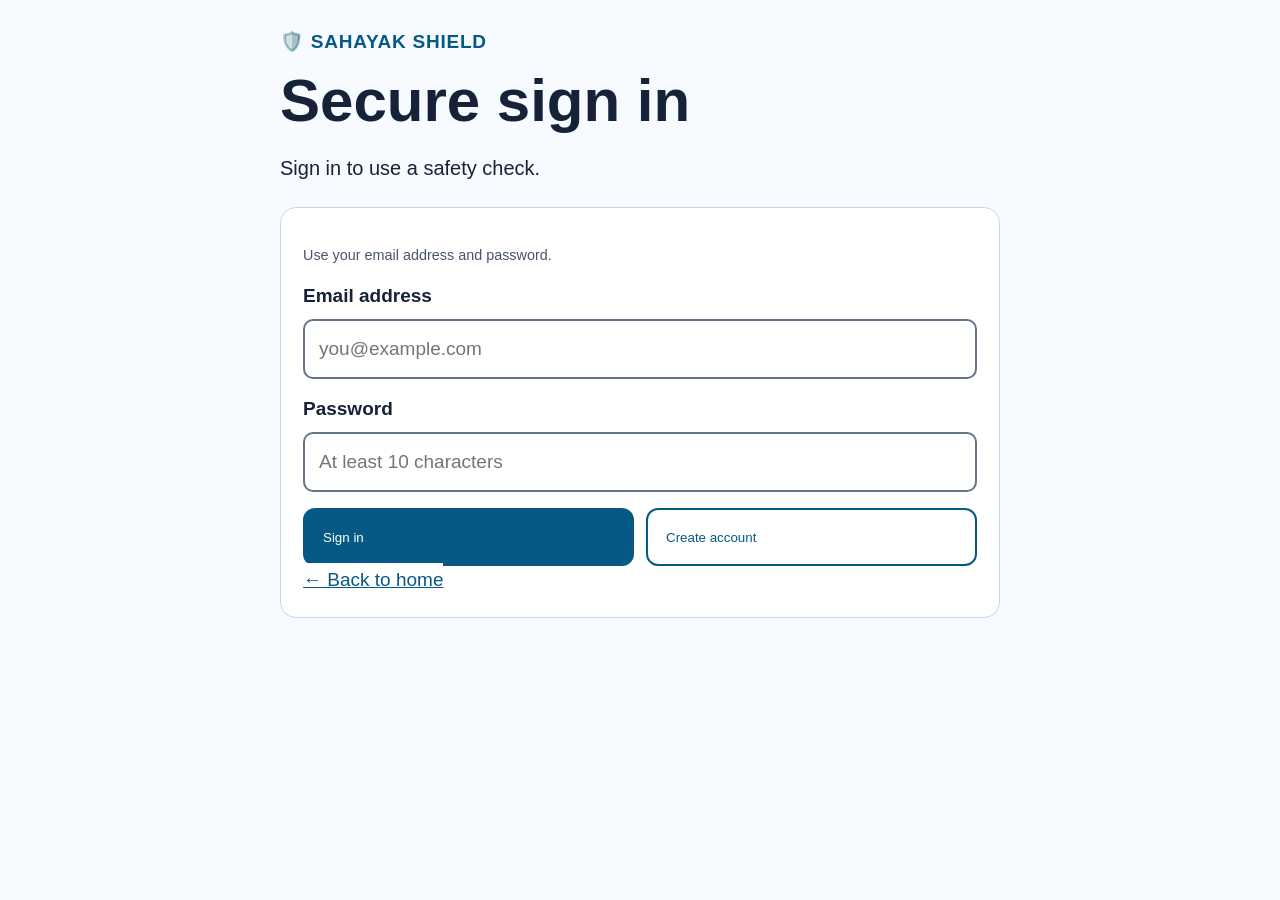
==== static/signin.html @ bbc1c131 "separated sigin page" ====
<!doctype html><html lang="en"><head><meta charset="utf-8"><meta name="viewport" content="width=device-width,initial-scale=1"><title>Sign in · Sahayak Shield</title><link rel="stylesheet" href="/static/style.css"></head><body><main class="shell"><header><p class="brand">🛡️ SAHAYAK SHIELD</p><h1>Secure sign in</h1><p class="intro">Sign in to use a safety check.</p></header><section class="auth"><p id="authStatus" class="hint">Use your email address and password.</p><label for="email">Email address</label><input id="email" type="email" autocomplete="email" placeholder="you@example.com"><label for="password">Password</label><input id="password" type="password" autocomplete="current-password" minlength="10" placeholder="At least 10 characters"><div class="formActions"><button id="login" type="button">Sign in</button><button id="signup" class="secondary" type="button">Create account</button></div><a class="back" href="/">← Back to home</a></section></main><script src="/static/signin.js"></script></body></html>
---- static/style.css ----
:root{--ink:#152238;--blue:#075985;--blue2:#e0f2fe;--line:#cbd5e1;--bg:#f7fbff;--focus:#e76f00}*{box-sizing:border-box}body{margin:0;background:var(--bg);color:var(--ink);font:19px/1.5 Arial,sans-serif}.shell{max-width:760px;margin:auto;padding:28px 20px 45px}.brand{font-weight:800;color:#075985;letter-spacing:.04em;margin:0}h1{font-size:clamp(2.25rem,6vw,3.75rem);line-height:1.08;margin:12px 0}.intro{font-size:1.25rem}.demo,.hint{font-size:.9rem;color:#475569}.actions{display:grid;gap:14px;margin:28px 0}button{min-height:58px;border:2px solid var(--blue);border-radius:12px;padding:12px 18px;background:var(--blue);color:white;font:700 1.05rem inherit;text-align:left;cursor:pointer}button:hover{background:#06456a}button:focus-visible,textarea:focus-visible,input:focus-visible{outline:4px solid var(--focus);outline-offset:3px}.secondary,.back{background:white;color:var(--blue)}.back{border:0;min-height:44px;padding:6px 0}.back:hover,.secondary:hover{background:var(--blue2)}#formBox,#result,.auth{background:white;border:1px solid var(--line);border-radius:16px;padding:22px;margin-top:20px}.auth{margin:24px 0}h2{font-size:1.5rem;margin-top:0}label{display:block;font-weight:bold;margin:16px 0 8px}textarea,input[type=text],input[type=email],input[type=password]{width:100%;border:2px solid #64748b;border-radius:10px;padding:14px;font:inherit}.formActions{display:flex;gap:12px;margin-top:16px}.formActions>*{flex:1}.risk{border-left:10px solid #64748b}.risk.HIGH{border-color:#b91c1c}.risk.MEDIUM{border-color:#a16207}.risk.LOW{border-color:#047857}.risk h2{font-size:2rem}.risk ul,.risk ol{padding-left:28px}.detail{border-top:1px solid var(--line);margin-top:20px;padding-top:16px}footer{text-align:center;margin-top:28px;font-weight:bold}footer small{font-weight:normal}@media(max-width:520px){.shell{padding:20px 14px}.formActions{flex-direction:column}.formActions button{width:100%}}
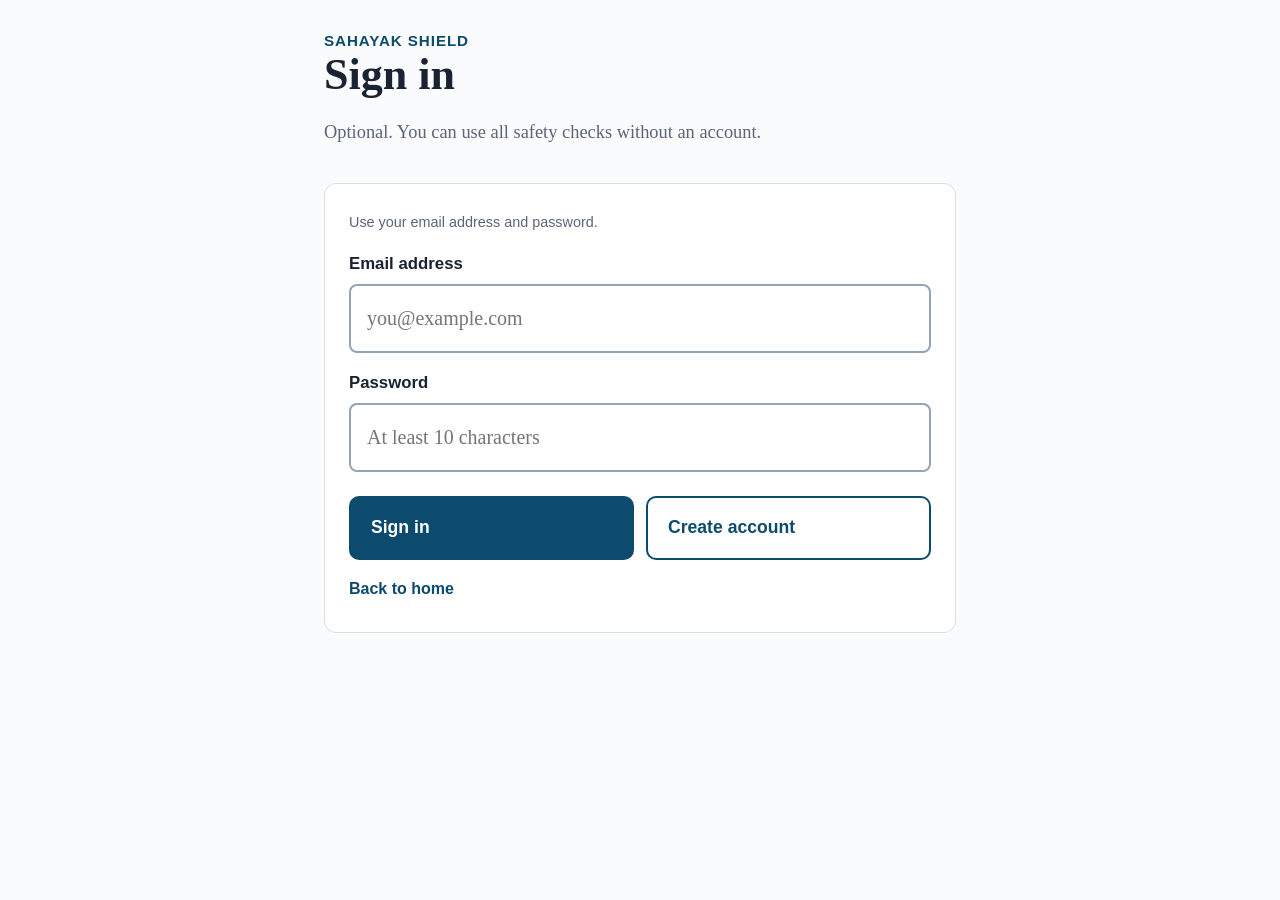
==== commit 8f43f296: "improved styling" ====
--- a/static/signin.html
+++ b/static/signin.html
@@ -1 +1,32 @@
-<!doctype html><html lang="en"><head><meta charset="utf-8"><meta name="viewport" content="width=device-width,initial-scale=1"><title>Sign in · Sahayak Shield</title><link rel="stylesheet" href="/static/style.css"></head><body><main class="shell"><header><p class="brand">🛡️ SAHAYAK SHIELD</p><h1>Secure sign in</h1><p class="intro">Sign in to use a safety check.</p></header><section class="auth"><p id="authStatus" class="hint">Use your email address and password.</p><label for="email">Email address</label><input id="email" type="email" autocomplete="email" placeholder="you@example.com"><label for="password">Password</label><input id="password" type="password" autocomplete="current-password" minlength="10" placeholder="At least 10 characters"><div class="formActions"><button id="login" type="button">Sign in</button><button id="signup" class="secondary" type="button">Create account</button></div><a class="back" href="/">← Back to home</a></section></main><script src="/static/signin.js"></script></body></html>
+<!doctype html>
+<html lang="en">
+<head>
+  <meta charset="utf-8">
+  <meta name="viewport" content="width=device-width, initial-scale=1">
+  <title>Sign in · Sahayak Shield</title>
+  <link rel="stylesheet" href="/static/style.css">
+</head>
+<body>
+  <main class="shell">
+    <header class="hero">
+      <p class="brand">Sahayak Shield</p>
+      <h1>Sign in</h1>
+      <p class="intro">Optional. You can use all safety checks without an account.</p>
+    </header>
+
+    <section class="card auth">
+      <p id="authStatus" class="hint">Use your email address and password.</p>
+      <label for="email">Email address</label>
+      <input id="email" type="email" autocomplete="email" placeholder="you@example.com">
+      <label for="password">Password</label>
+      <input id="password" type="password" autocomplete="current-password" minlength="10" placeholder="At least 10 characters">
+      <div class="formActions">
+        <button id="login" type="button">Sign in</button>
+        <button id="signup" class="secondary" type="button">Create account</button>
+      </div>
+      <a class="backLink" href="/">Back to home</a>
+    </section>
+  </main>
+  <script src="/static/signin.js"></script>
+</body>
+</html>
--- a/static/style.css
+++ b/static/style.css
@@ -1 +1,235 @@
-:root{--ink:#152238;--blue:#075985;--blue2:#e0f2fe;--line:#cbd5e1;--bg:#f7fbff;--focus:#e76f00}*{box-sizing:border-box}body{margin:0;background:var(--bg);color:var(--ink);font:19px/1.5 Arial,sans-serif}.shell{max-width:760px;margin:auto;padding:28px 20px 45px}.brand{font-weight:800;color:#075985;letter-spacing:.04em;margin:0}h1{font-size:clamp(2.25rem,6vw,3.75rem);line-height:1.08;margin:12px 0}.intro{font-size:1.25rem}.demo,.hint{font-size:.9rem;color:#475569}.actions{display:grid;gap:14px;margin:28px 0}button{min-height:58px;border:2px solid var(--blue);border-radius:12px;padding:12px 18px;background:var(--blue);color:white;font:700 1.05rem inherit;text-align:left;cursor:pointer}button:hover{background:#06456a}button:focus-visible,textarea:focus-visible,input:focus-visible{outline:4px solid var(--focus);outline-offset:3px}.secondary,.back{background:white;color:var(--blue)}.back{border:0;min-height:44px;padding:6px 0}.back:hover,.secondary:hover{background:var(--blue2)}#formBox,#result,.auth{background:white;border:1px solid var(--line);border-radius:16px;padding:22px;margin-top:20px}.auth{margin:24px 0}h2{font-size:1.5rem;margin-top:0}label{display:block;font-weight:bold;margin:16px 0 8px}textarea,input[type=text],input[type=email],input[type=password]{width:100%;border:2px solid #64748b;border-radius:10px;padding:14px;font:inherit}.formActions{display:flex;gap:12px;margin-top:16px}.formActions>*{flex:1}.risk{border-left:10px solid #64748b}.risk.HIGH{border-color:#b91c1c}.risk.MEDIUM{border-color:#a16207}.risk.LOW{border-color:#047857}.risk h2{font-size:2rem}.risk ul,.risk ol{padding-left:28px}.detail{border-top:1px solid var(--line);margin-top:20px;padding-top:16px}footer{text-align:center;margin-top:28px;font-weight:bold}footer small{font-weight:normal}@media(max-width:520px){.shell{padding:20px 14px}.formActions{flex-direction:column}.formActions button{width:100%}}
+:root {
+  --ink: #1a2332;
+  --muted: #5a6578;
+  --blue: #0c4a6e;
+  --blue-soft: #f0f7fb;
+  --line: #d8dee8;
+  --bg: #fafbfc;
+  --white: #ffffff;
+  --focus: #c2410c;
+  --high: #b91c1c;
+  --medium: #a16207;
+  --low: #047857;
+}
+
+* { box-sizing: border-box; }
+
+body {
+  margin: 0;
+  background: var(--bg);
+  color: var(--ink);
+  font: 20px/1.65 Georgia, "Times New Roman", serif;
+  -webkit-font-smoothing: antialiased;
+}
+
+.shell {
+  max-width: 680px;
+  margin: 0 auto;
+  padding: 32px 24px 48px;
+}
+
+.hero { margin-bottom: 36px; }
+
+.heroTop {
+  display: flex;
+  align-items: center;
+  justify-content: space-between;
+  gap: 16px;
+  flex-wrap: wrap;
+  margin-bottom: 20px;
+}
+
+.brand {
+  margin: 0;
+  font: 700 0.95rem/1.2 Arial, sans-serif;
+  letter-spacing: 0.06em;
+  text-transform: uppercase;
+  color: var(--blue);
+}
+
+.signinLink {
+  font: 600 0.95rem/1.2 Arial, sans-serif;
+  color: var(--blue);
+  text-decoration: none;
+  padding: 8px 0;
+}
+
+.signinLink:hover { text-decoration: underline; }
+
+h1 {
+  font-size: clamp(2rem, 5.5vw, 2.75rem);
+  line-height: 1.15;
+  margin: 0 0 16px;
+  font-weight: 700;
+}
+
+h2 {
+  font-size: 1.55rem;
+  margin: 0 0 16px;
+  font-weight: 700;
+}
+
+h3 {
+  font-size: 1.15rem;
+  margin: 24px 0 10px;
+  font-weight: 700;
+}
+
+.intro {
+  font-size: 1.15rem;
+  color: var(--muted);
+  margin: 0 0 8px;
+}
+
+.demo, .hint {
+  font: 0.9rem/1.5 Arial, sans-serif;
+  color: var(--muted);
+  margin: 0;
+}
+
+.actions {
+  display: grid;
+  gap: 12px;
+}
+
+button {
+  min-height: 64px;
+  border: 2px solid var(--blue);
+  border-radius: 10px;
+  padding: 16px 20px;
+  background: var(--blue);
+  color: var(--white);
+  font: 700 1.1rem/1.3 Arial, sans-serif;
+  text-align: left;
+  cursor: pointer;
+  transition: background 0.15s ease;
+}
+
+button:hover { background: #083651; }
+
+button:focus-visible,
+textarea:focus-visible,
+input:focus-visible,
+a:focus-visible {
+  outline: 4px solid var(--focus);
+  outline-offset: 3px;
+}
+
+.secondary, .back {
+  background: var(--white);
+  color: var(--blue);
+}
+
+.back {
+  border: 0;
+  min-height: auto;
+  padding: 0 0 12px;
+  font-size: 1rem;
+  background: transparent;
+}
+
+.back:hover { background: transparent; text-decoration: underline; }
+
+.backLink {
+  display: inline-block;
+  margin-top: 20px;
+  font: 600 1rem Arial, sans-serif;
+  color: var(--blue);
+  text-decoration: none;
+}
+
+.backLink:hover { text-decoration: underline; }
+
+.card, #formBox, #result {
+  background: var(--white);
+  border: 1px solid var(--line);
+  border-radius: 12px;
+  padding: 28px 24px;
+  margin-top: 8px;
+}
+
+label {
+  display: block;
+  font: 700 1.05rem Arial, sans-serif;
+  margin: 20px 0 10px;
+}
+
+textarea,
+input[type="text"],
+input[type="email"],
+input[type="password"],
+input[type="file"] {
+  width: 100%;
+  border: 2px solid #94a3b8;
+  border-radius: 8px;
+  padding: 16px;
+  font: inherit;
+  background: var(--white);
+}
+
+textarea { min-height: 160px; resize: vertical; }
+
+.formActions {
+  display: flex;
+  gap: 12px;
+  margin-top: 24px;
+}
+
+.formActions > * { flex: 1; }
+
+.resultActions {
+  display: flex;
+  gap: 12px;
+  margin-top: 28px;
+  flex-wrap: wrap;
+}
+
+.resultActions button { flex: 1; min-width: 180px; }
+
+.risk {
+  border-left: 8px solid #94a3b8;
+}
+
+.risk.HIGH { border-color: var(--high); }
+.risk.MEDIUM { border-color: var(--medium); }
+.risk.LOW { border-color: var(--low); }
+
+.risk h2 { font-size: 1.75rem; }
+
+.summary {
+  font-size: 1.15rem;
+  margin: 0 0 8px;
+}
+
+.risk ul, .risk ol {
+  padding-left: 24px;
+  margin: 0;
+}
+
+.risk li { margin-bottom: 8px; }
+
+footer {
+  text-align: center;
+  margin-top: 40px;
+  font: 600 1rem Arial, sans-serif;
+  color: var(--muted);
+}
+
+footer p { margin: 0 0 6px; }
+footer small { font-weight: 400; font-size: 0.85rem; }
+
+@media (max-width: 520px) {
+  .shell { padding: 24px 16px 40px; }
+
+  button { min-height: 60px; font-size: 1.05rem; }
+
+  .formActions,
+  .resultActions {
+    flex-direction: column;
+  }
+
+  .formActions button,
+  .resultActions button {
+    width: 100%;
+  }
+}
